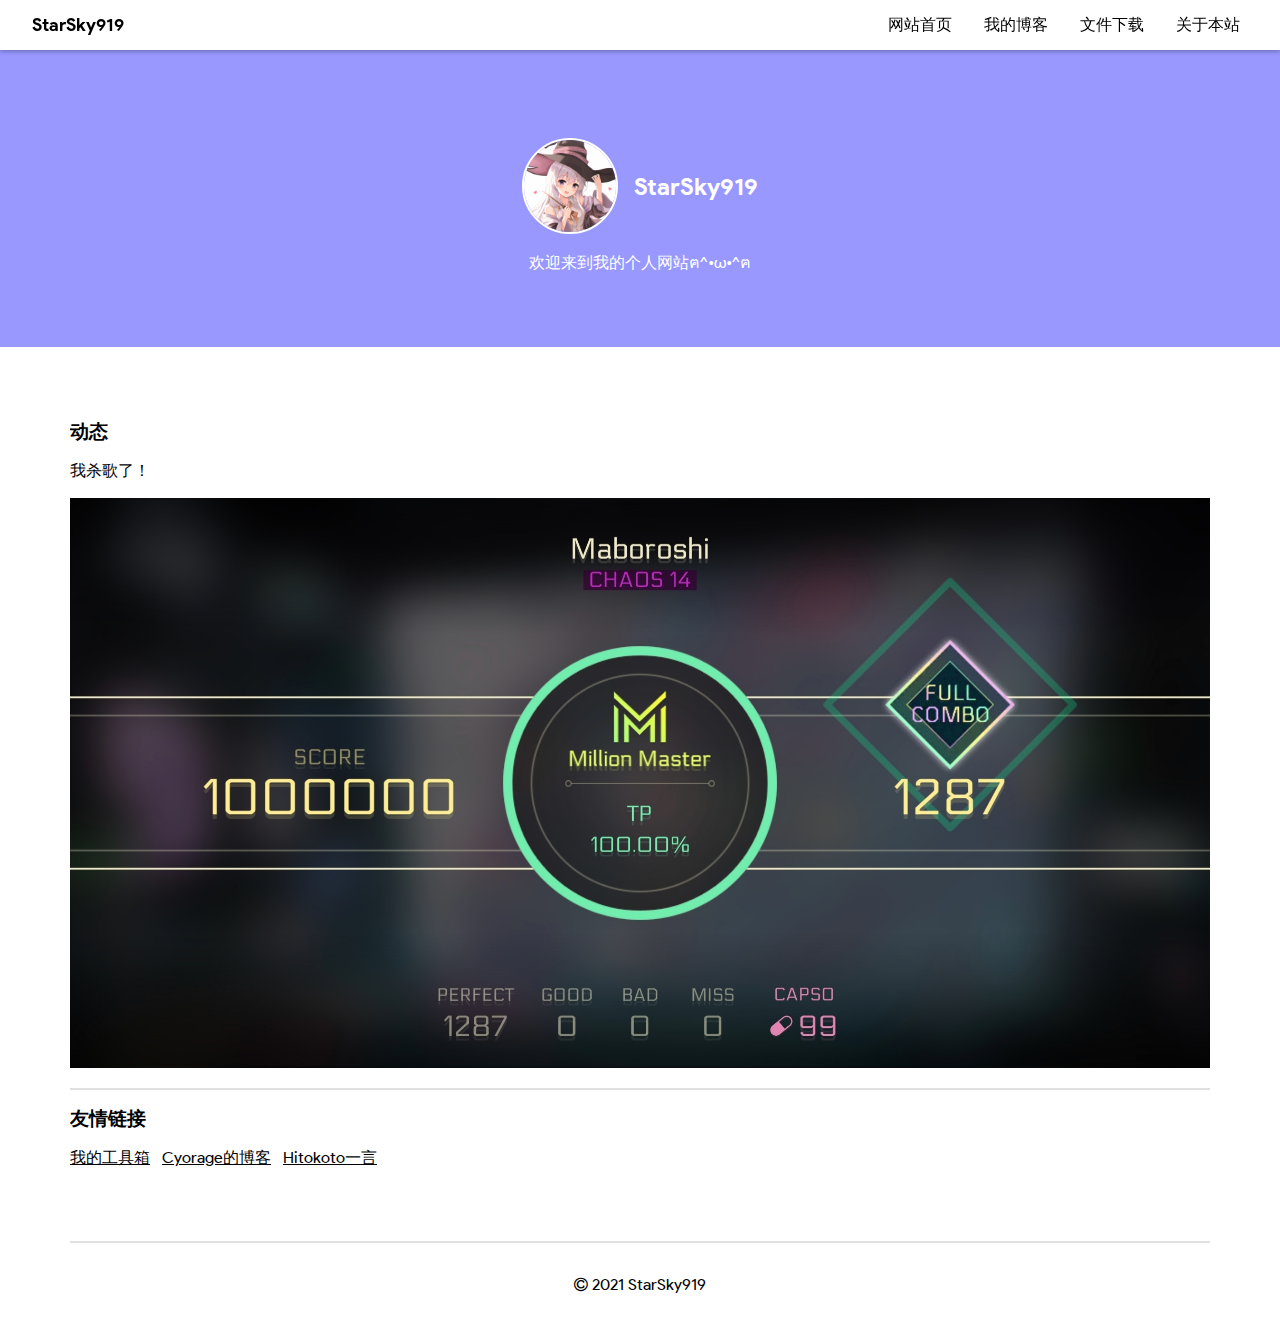
==== index.html @ 7eed0cf3 "commit" ====
<!DOCTYPE html>
<html>

<head>
    <meta http-equiv="Content-Type" content="text/html; charset=UTF-8" />
    <meta name="viewport" content="width=device-width, initial-scale=1, user-scalable=0" />
    <link rel="stylesheet" href="assets/css/style.css" type="text/css" />
    <style type="text/css">
        header .profile {
            display: flex;
            flex-direction: column;
            justify-content: center;
            align-items: center;
            margin: 8px;
        }

        header .profile>* {
            margin: 8px;
        }

        header .profile img {
            width: 96px;
            height: 96px;
            border: 2px solid #FFFFFF;
            -webkit-border-radius: 50%;
            border-radius: 50%;
        }

        header .profile span {
            font-size: 24px;
            font-weight: bold;
        }

        header .welcome {
            margin: 8px;
        }

        @media screen and (min-width: 768px) {
            header .profile {
                flex-direction: row;
            }
        }
        
        .links {
            margin: 8px 0;
        }

        .links a:not(:last-of-type) {
            margin-right: 8px;
        }
    </style>
    <title>首页 | StarSky919's Website</title>
</head>

<body>
    <nav></nav>
    <header>
        <div class="profile">
            <img src="assets/images/avatar.jpg" alt="avatar" />
            <span>StarSky919</span>
        </div>
        <span class="welcome">欢迎来到我的个人网站ฅ^•ω•^ฅ</span>
    </header>
    <main>
        <h3>动态</h3>
        <p>我杀歌了！</p>
        <div class="img"><img src="resources/images/Maboroshi_TP100.jpg" alt="Maboroshi_TP100" /></div>
        <hr />
        <h3>友情链接</h3>
        <div class="links">
            <a href="https://tools.starsky919.xyz/">我的工具箱</a>
            <a href="https://ohayo.cyoragex.xyz/">Cyorage的博客</a>
            <a href="https://hitokoto.cn/">Hitokoto一言</a>
        </div>
    </main>
    <footer></footer>
    <script src="assets/js/main.js" type="text/javascript"></script>
</body>

</html>
---- assets/css/style.css ----
@import "fonts/fontface.css";
@import "fonts/font-awesome.css";

@import "reset.css";
@import "keyframes.css";

/*────────*/

.tac {
    text-align: center;
}

p.red {
    color: #F44336;
}

p.yellow {
    color: #FFEB3B;
}

p.blue {
    color: #2196F3;
}

p.green {
    color: #4CAF50;
}

div.red,
div.yellow,
div.blue,
div.green {
    margin: 8px 0;
    padding: 16px;
    border-left-width: 6px;
    border-left-style: solid;
}

div.red {
    background: #FFDDDD;
    border-left-color: #F44336;
}

div.yellow {
    background: #FFFFCC;
    border-left-color: #FFEB3B;
}

div.blue {
    background: #E7F3FE;
    border-left-color: #2196F3;
}

div.green {
    background: #DDFFDD;
    border-left-color: #4CAF50;
}

span.loading {
    display: inline-block;
    width: 25px;
    height: 25px;
    border: 3px solid #F0F0F0;
    border-top: 3px solid #9898FF;
    -webkit-border-radius: 50%;
    border-radius: 50%;
    -webkit-animation: rotate-360 1s linear infinite;
    animation: rotate-360 1s linear infinite;
}

.loading.sm {
    width: 25px;
    height: 25px;
    border-width: 3px;
    border-top-width: 3px;
}

.loading.md {
    width: 50px;
    height: 50px;
    border-width: 4px;
    border-top-width: 4px;
}

.loading.lg {
    width: 75px;
    height: 75px;
    border-width: 6px;
    border-top-width: 6px;
}

.loading.ease {
    -webkit-animation-timing-function: ease;
    animation-timing-function: ease;
}

/*────────*/

nav {
    position: fixed;
    width: 100vw;
    height: 50px;
    top: 0;
    background: rgba(255, 255, 255, 1);
    -webkit-box-shadow: 0 2px 4px rgba(0, 0, 0, 0.25);
    box-shadow: 0 2px 4px rgba(0, 0, 0, 0.25);
    z-index: 9998;
}

nav .title {
    position: absolute;
    line-height: 50px;
    left: 0;
    margin-left: 2.5vw;
    color: #000000;
    font-size: 18px;
    font-weight: bold;
}

nav #menu-cb {
    display: none;
}

nav .menu-btn {
    display: none;
}

nav .items {
    display: flex;
    position: absolute;
    line-height: 50px;
    margin-right: calc(2.5vw - 8px);
    right: 0;
}

nav .items a {
    margin: 0 8px;
    padding: 0 8px;
    text-decoration: none;
    -webkit-transition: color 0.2s;
    transition: color 0.2s;
}

nav .items a:hover {
    color: #9898FF;
}

@media screen and (max-width: 768px) {
    nav .menu-btn {
        display: flex;
        justify-content: space-between;
        flex-direction: column;
        position: absolute;
        width: 20px;
        height: 50px;
        margin-right: 2.5vw;
        padding: 4.5vw 0;
        top: 0;
        right: 0;
    }

    nav .menu-btn span {
        display: block;
        position: relative;
        width: 100%;
        height: 2px;
        -webkit-border-radius: 4px;
        border-radius: 4px;
        background: #000000;
        -webkit-transition: all 0.25s ease;
        transition: all 0.25s ease;
    }

    nav .items {
        display: flex;
        align-items: center;
        flex-direction: column;
        position: fixed;
        overflow: hidden;
        width: 100vw;
        height: 0;
        margin: 0;
        top: 50px;
        background: rgba(0, 0, 0, 0.65);
        -webkit-transition: height 0.5s ease;
        transition: height 0.5s ease;
    }

    nav .items a {
        display: block;
        width: calc(100% - 5vw);
        line-height: 50px;
        margin: 2.5vw;
        padding: 0;
        color: #FFFFFF;
        opacity: 0;
        border-bottom: 1px solid #D0D0D0;
        text-align: center;
        -webkit-transform: translateY(25%);
        transform: translateY(25%);
        -webkit-transition: all 0.25s;
        transition: all 0.25s;
    }

    #menu-cb:checked~.items {
        overflow-y: scroll;
        height: calc(100vh - 50px);
    }

    #menu-cb:checked~.items a {
        -webkit-transition: all 0.25s ease-out calc(var(--i) * 75ms + 100ms),
            color 0.25s;
        transition: all 0.25s ease-out calc(var(--i) * 75ms + 100ms),
            color 0.25s;
        opacity: 1;
        -webkit-transform: translateY(0);
        transform: translateY(0);
    }

    #menu-cb:checked~.menu-btn span:nth-child(1) {
        -webkit-transform: translateY(5px) rotate(45deg);
        transform: translateY(5px) rotate(45deg);
    }

    #menu-cb:checked~.menu-btn span:nth-child(2) {
        opacity: 0;
    }

    #menu-cb:checked~.menu-btn span:nth-child(3) {
        -webkit-transform: translateY(-5px) rotate(-45deg);
        transform: translateY(-5px) rotate(-45deg);
    }
}

/*────────*/

header {
    margin-top: 50px;
    padding: 72px 0;
    color: #FFFFFF;
    background: #9898FF;
    text-align: center;
}

/*────────*/

main {
    display: flex;
    flex-direction: column;
    flex-wrap: wrap;
    overflow: hidden;
    word-wrap: break-word;
    width: 100%;
    height: 100%;
    padding: 5vw 0;
    margin: 0 auto;
}

@media screen and (max-width: 576px) {
    main {
        max-width: 92%;
    }
}

@media screen and (min-width: 576px) {
    main {
        max-width: 540px;
    }
}

@media screen and (min-width: 768px) {
    main {
        max-width: 720px;
    }
}

@media screen and (min-width: 992px) {
    main {
        max-width: 960px;
    }
}

@media screen and (min-width: 1200px) {
    main {
        max-width: 1140px;
    }
}

@media screen and (min-width: 1400px) {
    main {
        max-width: 1320px;
    }
}

/*────────*/

footer {
    margin: 0 auto;
    padding: 32px;
    border-top: 2px solid #E0E0E0;
    text-align: center;
}

@media screen and (max-width: 576px) {
    footer {
        max-width: 92%;
    }
}

@media screen and (min-width: 576px) {
    footer {
        max-width: 540px;
    }
}

@media screen and (min-width: 768px) {
    footer {
        max-width: 720px;
    }
}

@media screen and (min-width: 992px) {
    footer {
        max-width: 960px;
    }
}

@media screen and (min-width: 1200px) {
    footer {
        max-width: 1140px;
    }
}

@media screen and (min-width: 1400px) {
    footer {
        max-width: 1320px;
    }
}
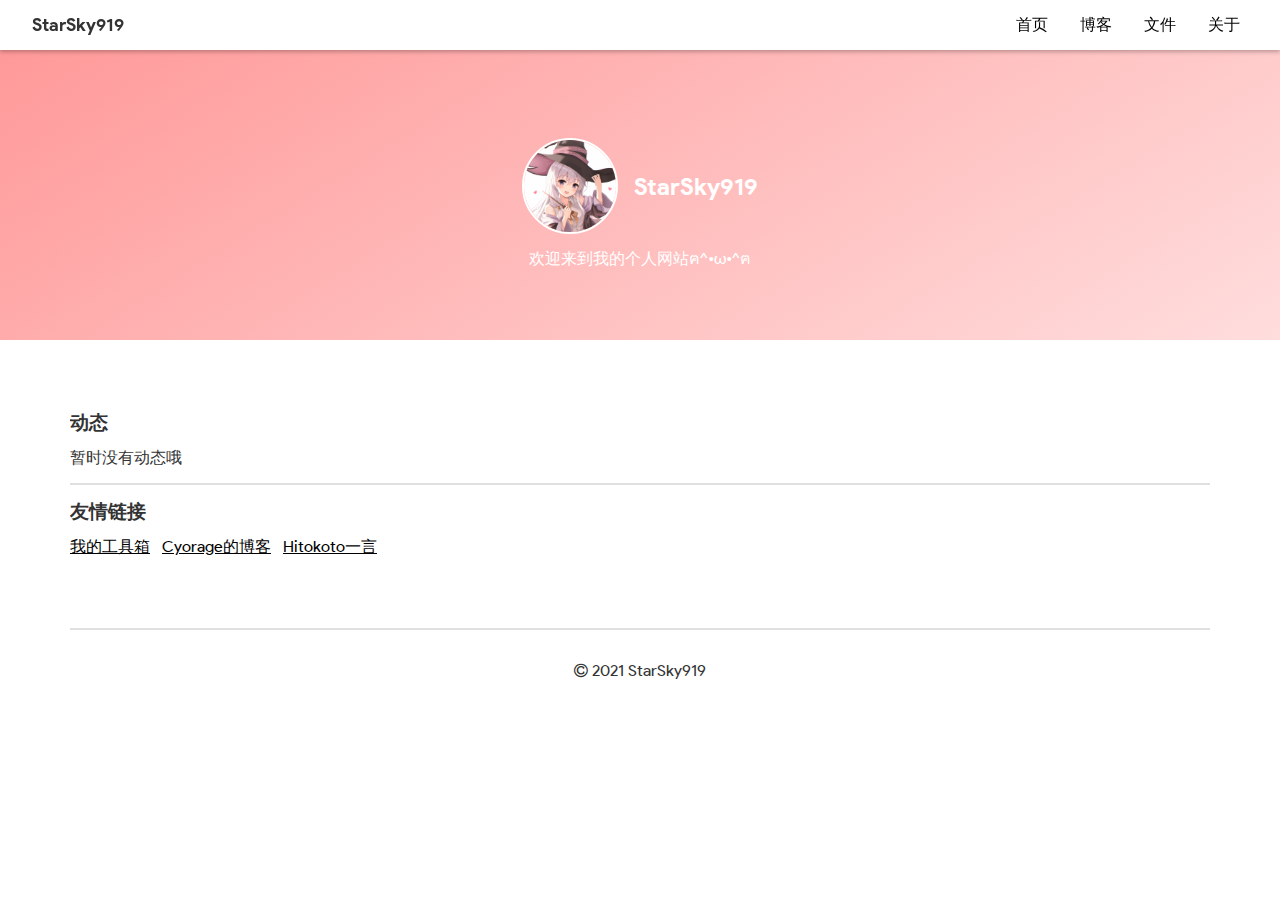
==== commit 127a096b: "commit" ====
--- a/index.html
+++ b/index.html
@@ -5,50 +5,7 @@
     <meta http-equiv="Content-Type" content="text/html; charset=UTF-8" />
     <meta name="viewport" content="width=device-width, initial-scale=1, user-scalable=0" />
     <link rel="stylesheet" href="assets/css/style.css" type="text/css" />
-    <style type="text/css">
-        header .profile {
-            display: flex;
-            flex-direction: column;
-            justify-content: center;
-            align-items: center;
-            margin: 8px;
-        }
-
-        header .profile>* {
-            margin: 8px;
-        }
-
-        header .profile img {
-            width: 96px;
-            height: 96px;
-            border: 2px solid #FFFFFF;
-            -webkit-border-radius: 50%;
-            border-radius: 50%;
-        }
-
-        header .profile span {
-            font-size: 24px;
-            font-weight: bold;
-        }
-
-        header .welcome {
-            margin: 8px;
-        }
-
-        @media screen and (min-width: 768px) {
-            header .profile {
-                flex-direction: row;
-            }
-        }
-        
-        .links {
-            margin: 8px 0;
-        }
-
-        .links a:not(:last-of-type) {
-            margin-right: 8px;
-        }
-    </style>
+    <link rel="stylesheet" href="assets/css/index.css" type="text/css" />
     <title>首页 | StarSky919's Website</title>
 </head>
 
@@ -63,15 +20,14 @@
     </header>
     <main>
         <h3>动态</h3>
-        <p>我杀歌了！</p>
-        <div class="img"><img src="resources/images/Maboroshi_TP100.jpg" alt="Maboroshi_TP100" /></div>
+        <p>暂时没有动态哦</p>
         <hr />
         <h3>友情链接</h3>
-        <div class="links">
+        <p class="links">
             <a href="https://tools.starsky919.xyz/">我的工具箱</a>
             <a href="https://ohayo.cyoragex.xyz/">Cyorage的博客</a>
             <a href="https://hitokoto.cn/">Hitokoto一言</a>
-        </div>
+        </p>
     </main>
     <footer></footer>
     <script src="assets/js/main.js" type="text/javascript"></script>
--- a/assets/css/style.css
+++ b/assets/css/style.css
@@ -1,97 +1,45 @@
 @import "fonts/fontface.css";
 @import "fonts/font-awesome.css";
 
-@import "reset.css";
-@import "keyframes.css";
-
-/*────────*/
-
-.tac {
-    text-align: center;
-}
-
-p.red {
-    color: #F44336;
-}
-
-p.yellow {
-    color: #FFEB3B;
-}
-
-p.blue {
-    color: #2196F3;
-}
-
-p.green {
-    color: #4CAF50;
-}
-
-div.red,
-div.yellow,
-div.blue,
-div.green {
-    margin: 8px 0;
-    padding: 16px;
-    border-left-width: 6px;
-    border-left-style: solid;
-}
-
-div.red {
-    background: #FFDDDD;
-    border-left-color: #F44336;
-}
-
-div.yellow {
-    background: #FFFFCC;
-    border-left-color: #FFEB3B;
-}
-
-div.blue {
-    background: #E7F3FE;
-    border-left-color: #2196F3;
-}
-
-div.green {
-    background: #DDFFDD;
-    border-left-color: #4CAF50;
-}
-
-span.loading {
-    display: inline-block;
-    width: 25px;
-    height: 25px;
-    border: 3px solid #F0F0F0;
-    border-top: 3px solid #9898FF;
-    -webkit-border-radius: 50%;
-    border-radius: 50%;
-    -webkit-animation: rotate-360 1s linear infinite;
-    animation: rotate-360 1s linear infinite;
-}
-
-.loading.sm {
-    width: 25px;
-    height: 25px;
-    border-width: 3px;
-    border-top-width: 3px;
-}
-
-.loading.md {
-    width: 50px;
-    height: 50px;
-    border-width: 4px;
-    border-top-width: 4px;
-}
-
-.loading.lg {
-    width: 75px;
-    height: 75px;
-    border-width: 6px;
-    border-top-width: 6px;
-}
-
-.loading.ease {
-    -webkit-animation-timing-function: ease;
-    animation-timing-function: ease;
+@import "ext/reset.css";
+@import "ext/util.css";
+@import "ext/keyframes.css";
+
+/*────────*/
+
+@-webkit-keyframes onload {
+    from {
+        opacity: 0;
+        -webkit-transform: scale(0.85) translateY(50px);
+        transform: scale(0.85) translateY(50px);
+    }
+
+    to {
+        opacity: 1;
+        -webkit-transform: none;
+        transform: none;
+    }
+}
+
+@keyframes onload {
+    from {
+        opacity: 0;
+        -webkit-transform: scale(0.85) translateY(50px);
+        transform: scale(0.85) translateY(50px);
+    }
+
+    to {
+        opacity: 1;
+        -webkit-transform: none;
+        transform: none;
+    }
+}
+
+main {
+    -webkit-animation: onload 0.5s ease-out;
+    animation: onload 0.5s ease-out;
+    -webkit-animation-fill-mode: forwards;
+    animation-fill-mode: forwards;
 }
 
 /*────────*/
@@ -112,7 +60,6 @@
     line-height: 50px;
     left: 0;
     margin-left: 2.5vw;
-    color: #000000;
     font-size: 18px;
     font-weight: bold;
 }
@@ -142,7 +89,7 @@
 }
 
 nav .items a:hover {
-    color: #9898FF;
+    color: #FEA29F;
 }
 
 @media screen and (max-width: 768px) {
@@ -238,8 +185,17 @@
     margin-top: 50px;
     padding: 72px 0;
     color: #FFFFFF;
-    background: #9898FF;
+    /*background: url(../images/background_1.jpg);
+    background-repeat: no-repeat;
+    background-position: center center;
+    background-size: 100% auto;*/
     text-align: center;
+}
+
+@media screen and (max-width: 768px) {
+    header {
+        background-size: auto 125%;
+    }
 }
 
 /*────────*/
--- a/assets/css/index.css
+++ b/assets/css/index.css
@@ -0,0 +1,38 @@
+header .profile {
+    display: flex;
+    flex-direction: column;
+    justify-content: center;
+    align-items: center;
+    margin: 8px;
+}
+
+header .profile>* {
+    margin: 8px;
+}
+
+header .profile img {
+    width: 96px;
+    height: 96px;
+    border: 2px solid #FFFFFF;
+    -webkit-border-radius: 50%;
+    border-radius: 50%;
+}
+
+header .profile span {
+    font-size: 24px;
+    font-weight: bold;
+}
+
+header .welcome {
+    margin: 8px;
+}
+
+@media screen and (min-width: 768px) {
+    header .profile {
+        flex-direction: row;
+    }
+}
+
+.links a:not(:last-of-type) {
+    margin-right: 8px;
+}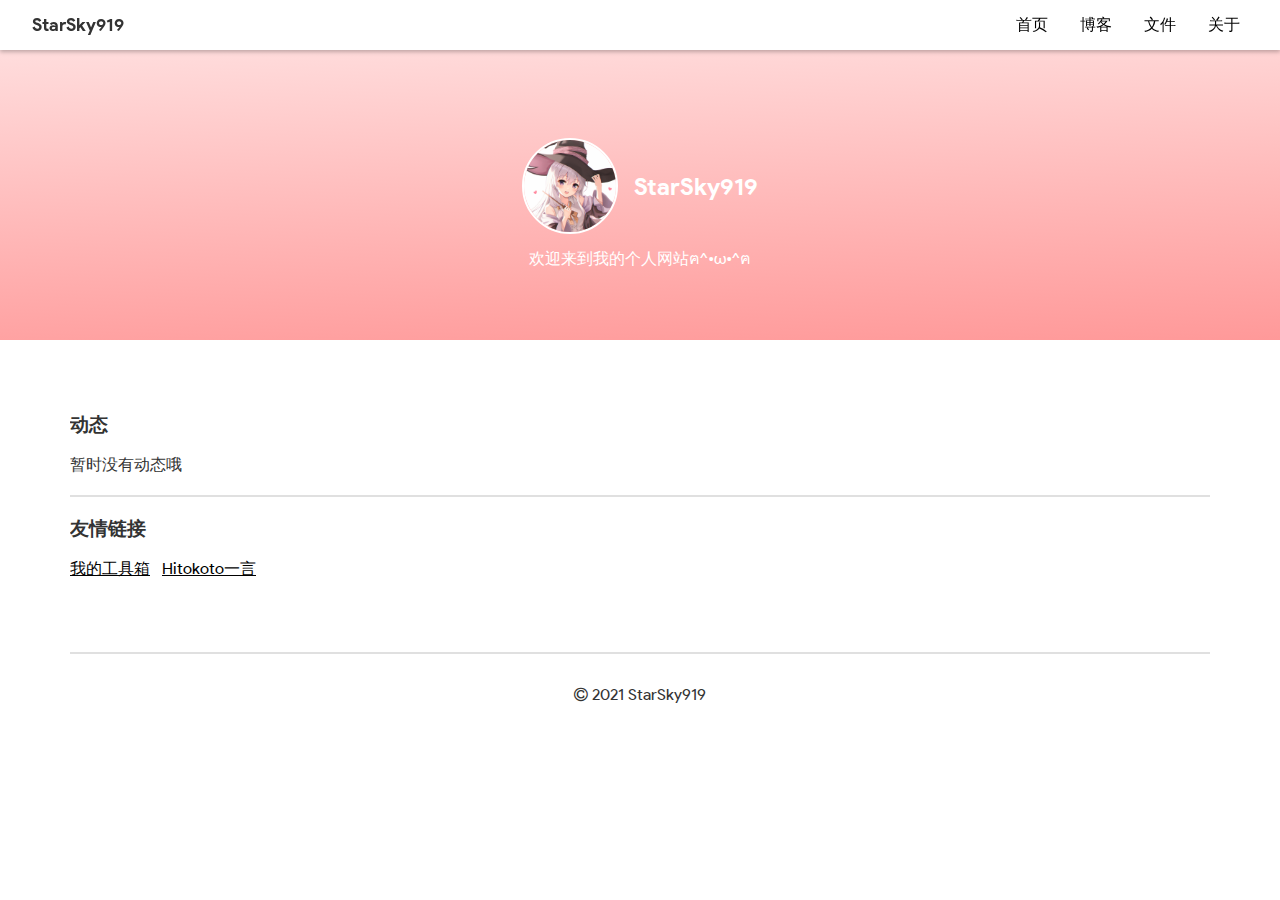
==== commit cacc7220: "commit" ====
--- a/index.html
+++ b/index.html
@@ -24,9 +24,8 @@
         <hr />
         <h3>友情链接</h3>
         <p class="links">
-            <a href="https://tools.starsky919.xyz/">我的工具箱</a>
-            <a href="https://ohayo.cyoragex.xyz/">Cyorage的博客</a>
-            <a href="https://hitokoto.cn/">Hitokoto一言</a>
+            <a href="https://tools.starsky919.xyz/" target="_blank">我的工具箱</a>
+            <a href="https://hitokoto.cn/" target="_blank">Hitokoto一言</a>
         </p>
     </main>
     <footer></footer>
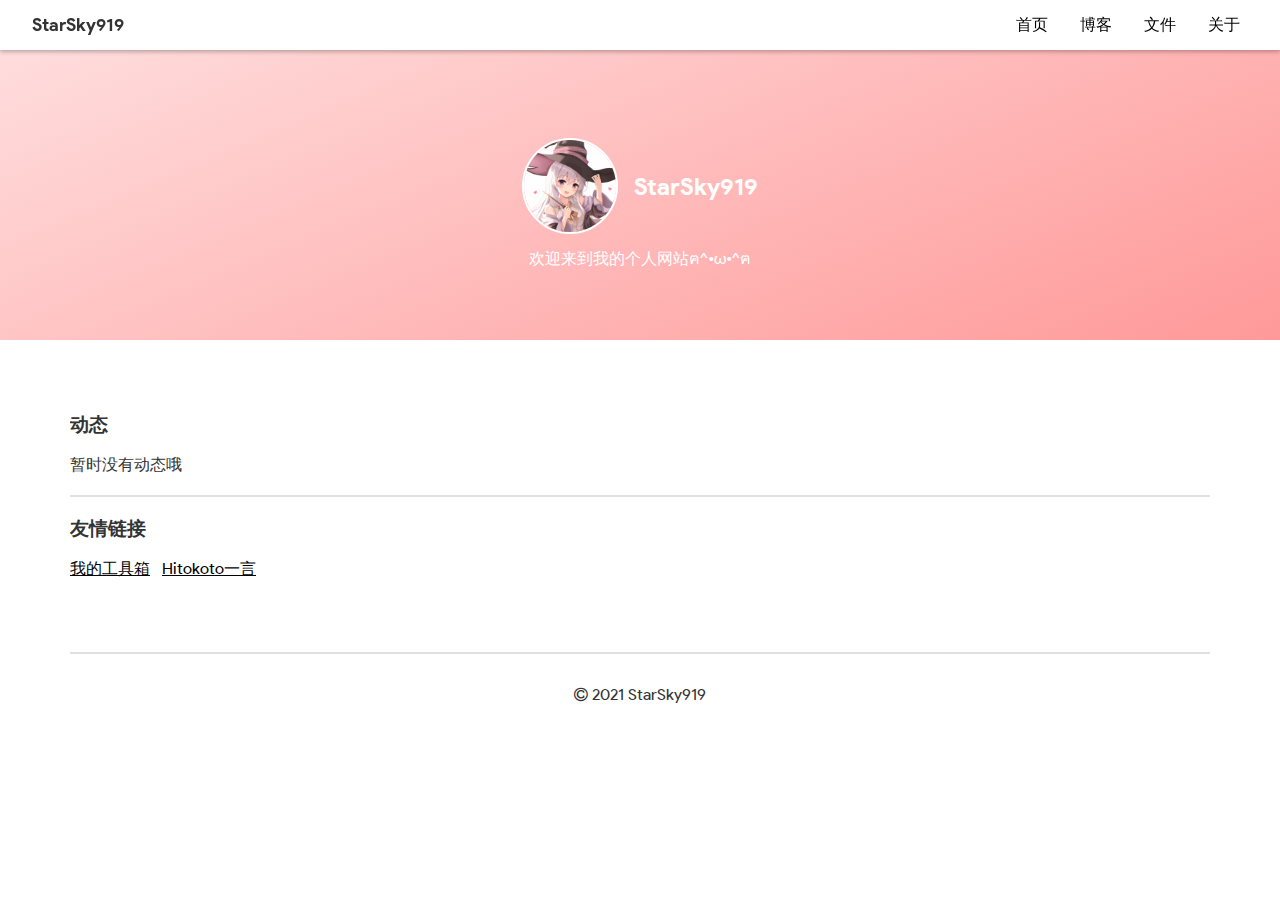
==== commit 24d46ed6: "commit" ====
--- a/index.html
+++ b/index.html
@@ -3,6 +3,7 @@
 
 <head>
     <meta http-equiv="Content-Type" content="text/html; charset=UTF-8" />
+    <meta name="renderer" content="webkit" />
     <meta name="viewport" content="width=device-width, initial-scale=1, user-scalable=0" />
     <link rel="stylesheet" href="assets/css/style.css" type="text/css" />
     <link rel="stylesheet" href="assets/css/index.css" type="text/css" />
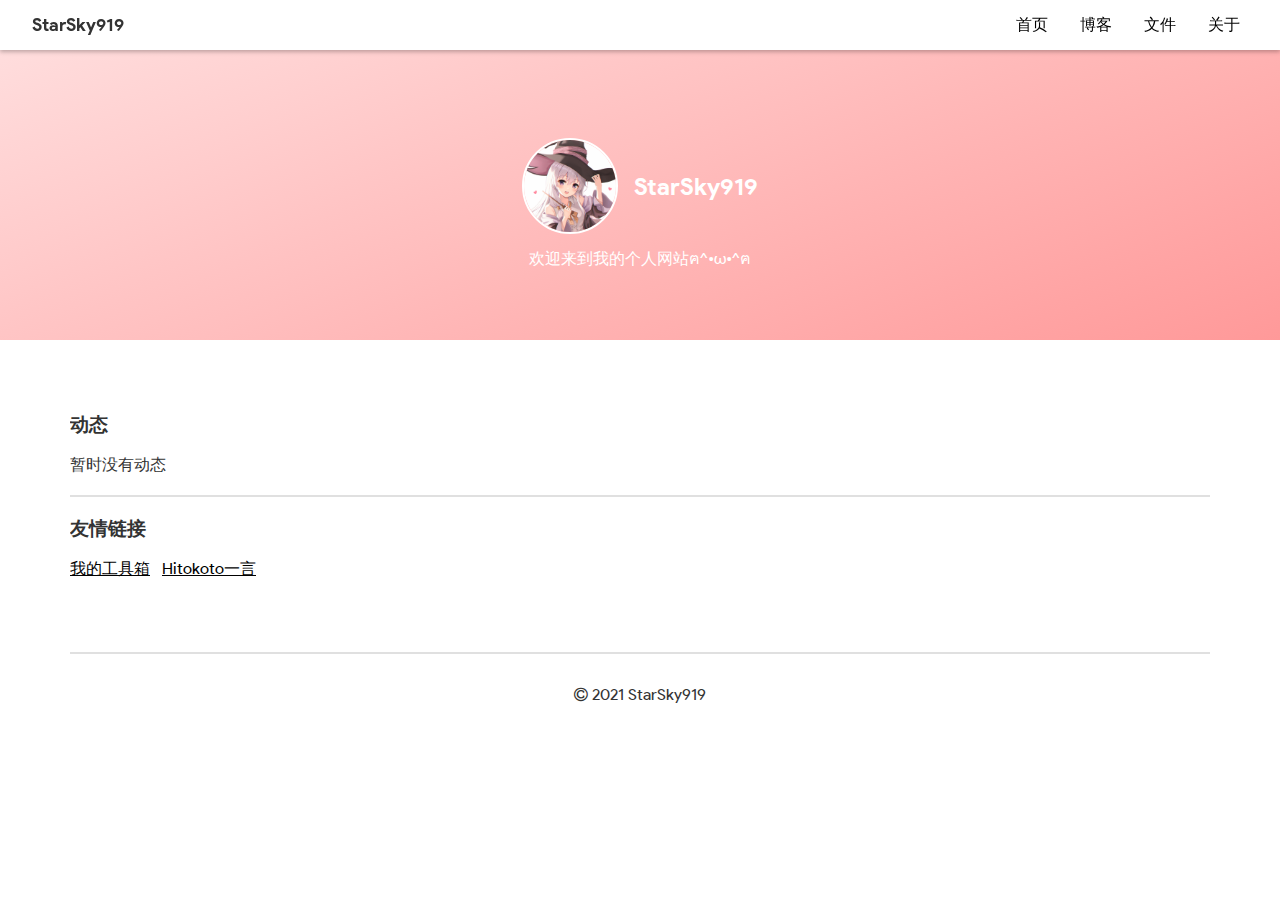
==== commit 380fa7d4: "commit" ====
--- a/index.html
+++ b/index.html
@@ -10,7 +10,7 @@
     <title>首页 | StarSky919's Website</title>
 </head>
 
-<body>
+<body class="hidden">
     <nav></nav>
     <header>
         <div class="profile">
@@ -21,7 +21,7 @@
     </header>
     <main>
         <h3>动态</h3>
-        <p>暂时没有动态哦</p>
+        <p id="news">暂时没有动态</p>
         <hr />
         <h3>友情链接</h3>
         <p class="links">
@@ -31,6 +31,7 @@
     </main>
     <footer></footer>
     <script src="assets/js/main.js" type="text/javascript"></script>
+    <noscript>您使用的浏览器未启用或不支持JavaScript，网页无法加载</noscript>
 </body>
 
 </html>--- a/assets/css/style.css
+++ b/assets/css/style.css
@@ -5,7 +5,7 @@
 @import "ext/util.css";
 @import "ext/keyframes.css";
 
-/*────────*/
+/*--------*/
 
 @-webkit-keyframes onload {
     from {
@@ -42,7 +42,7 @@
     animation-fill-mode: forwards;
 }
 
-/*────────*/
+/*--------*/
 
 nav {
     position: fixed;
@@ -179,7 +179,7 @@
     }
 }
 
-/*────────*/
+/*--------*/
 
 header {
     margin-top: 50px;
@@ -198,7 +198,7 @@
     }
 }
 
-/*────────*/
+/*--------*/
 
 main {
     display: flex;
@@ -248,7 +248,7 @@
     }
 }
 
-/*────────*/
+/*--------*/
 
 footer {
     margin: 0 auto;
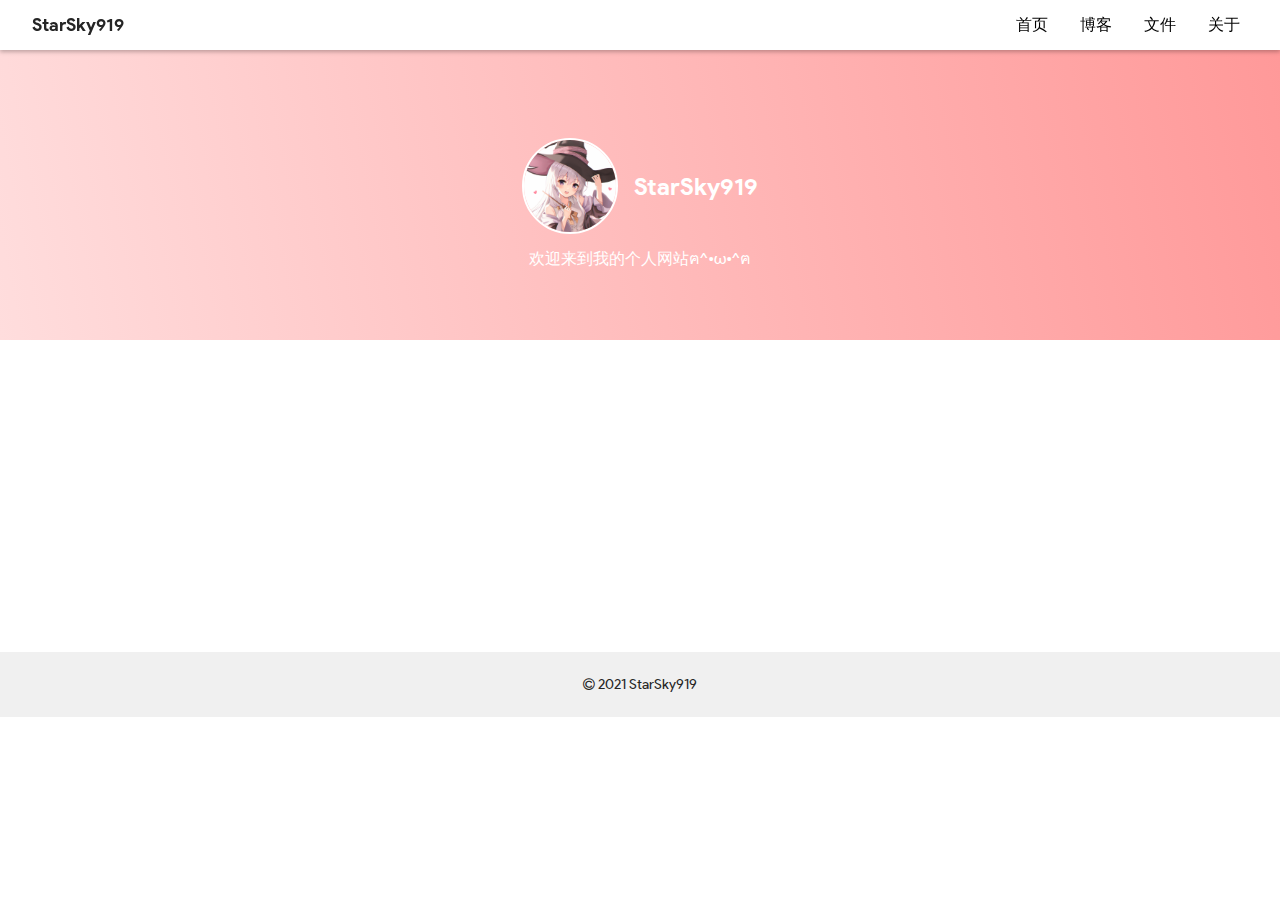
==== commit 6bea5fb3: "commit" ====
--- a/index.html
+++ b/index.html
@@ -6,7 +6,46 @@
     <meta name="renderer" content="webkit" />
     <meta name="viewport" content="width=device-width, initial-scale=1, user-scalable=0" />
     <link rel="stylesheet" href="assets/css/style.css" type="text/css" />
-    <link rel="stylesheet" href="assets/css/index.css" type="text/css" />
+    <style type="text/css">
+        header .profile {
+            display: flex;
+            flex-direction: column;
+            justify-content: center;
+            align-items: center;
+            margin: 8px;
+        }
+
+        header .profile>* {
+            margin: 8px;
+        }
+
+        header .profile img {
+            width: 96px;
+            height: 96px;
+            border: 2px solid #FFFFFF;
+            -webkit-border-radius: 50%;
+            border-radius: 50%;
+        }
+
+        header .profile span {
+            font-size: 24px;
+            font-weight: bold;
+        }
+
+        header .welcome {
+            margin: 8px;
+        }
+
+        @media screen and (min-width: 768px) {
+            header .profile {
+                flex-direction: row;
+            }
+        }
+
+        .links a:not(:last-of-type) {
+            margin-right: 8px;
+        }
+    </style>
     <title>首页 | StarSky919's Website</title>
 </head>
 
--- a/assets/css/style.css
+++ b/assets/css/style.css
@@ -3,44 +3,6 @@
 
 @import "ext/reset.css";
 @import "ext/util.css";
-@import "ext/keyframes.css";
-
-/*--------*/
-
-@-webkit-keyframes onload {
-    from {
-        opacity: 0;
-        -webkit-transform: scale(0.85) translateY(50px);
-        transform: scale(0.85) translateY(50px);
-    }
-
-    to {
-        opacity: 1;
-        -webkit-transform: none;
-        transform: none;
-    }
-}
-
-@keyframes onload {
-    from {
-        opacity: 0;
-        -webkit-transform: scale(0.85) translateY(50px);
-        transform: scale(0.85) translateY(50px);
-    }
-
-    to {
-        opacity: 1;
-        -webkit-transform: none;
-        transform: none;
-    }
-}
-
-main {
-    -webkit-animation: onload 0.5s ease-out;
-    animation: onload 0.5s ease-out;
-    -webkit-animation-fill-mode: forwards;
-    animation-fill-mode: forwards;
-}
 
 /*--------*/
 
@@ -113,7 +75,7 @@
         height: 2px;
         -webkit-border-radius: 4px;
         border-radius: 4px;
-        background: #000000;
+        background: #252525;
         -webkit-transition: all 0.25s ease;
         transition: all 0.25s ease;
     }
@@ -212,6 +174,17 @@
     margin: 0 auto;
 }
 
+main>* {
+    opacity: 0;
+}
+
+.onload {
+    -webkit-animation: onload 0.5s ease var(--i);
+    animation: onload 0.5s ease var(--i);
+    -webkit-animation-fill-mode: forwards;
+    animation-fill-mode: forwards;
+}
+
 @media screen and (max-width: 576px) {
     main {
         max-width: 92%;
@@ -251,44 +224,8 @@
 /*--------*/
 
 footer {
-    margin: 0 auto;
-    padding: 32px;
-    border-top: 2px solid #E0E0E0;
+    padding: 25px 0;
+    background: #F0F0F0;
     text-align: center;
-}
-
-@media screen and (max-width: 576px) {
-    footer {
-        max-width: 92%;
-    }
-}
-
-@media screen and (min-width: 576px) {
-    footer {
-        max-width: 540px;
-    }
-}
-
-@media screen and (min-width: 768px) {
-    footer {
-        max-width: 720px;
-    }
-}
-
-@media screen and (min-width: 992px) {
-    footer {
-        max-width: 960px;
-    }
-}
-
-@media screen and (min-width: 1200px) {
-    footer {
-        max-width: 1140px;
-    }
-}
-
-@media screen and (min-width: 1400px) {
-    footer {
-        max-width: 1320px;
-    }
+    font-size: 0.85rem;
 }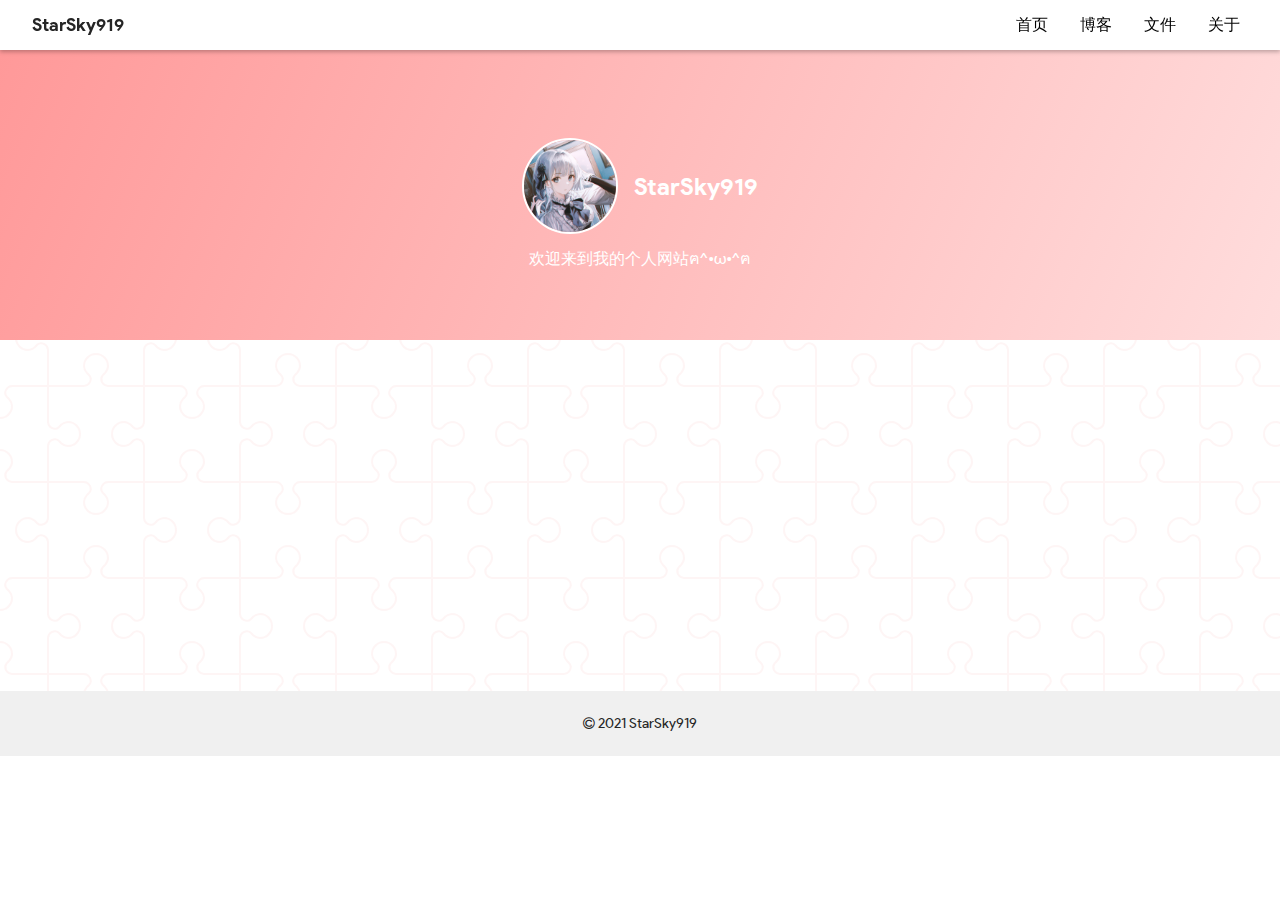
==== commit 05442566: "commit" ====
--- a/index.html
+++ b/index.html
@@ -59,9 +59,15 @@
         <span class="welcome">欢迎来到我的个人网站ฅ^•ω•^ฅ</span>
     </header>
     <main>
+        <h3>公告</h3>
+        <p>因为某些原因，该网站正处于开发停止状态（其实就是懒了）。</p>
+        <p><small>什么时候才能做完呢（</small></p>
+        <hr />
+        <!--
         <h3>动态</h3>
         <p id="news">暂时没有动态</p>
         <hr />
+        -->
         <h3>友情链接</h3>
         <p class="links">
             <a href="https://tools.starsky919.xyz/" target="_blank">我的工具箱</a>
--- a/assets/css/style.css
+++ b/assets/css/style.css
@@ -90,7 +90,9 @@
         height: 0;
         margin: 0;
         top: 50px;
-        background: rgba(0, 0, 0, 0.65);
+        background: rgba(0, 0, 0, 0.5);
+        -webkit-backdrop-filter: blur(8px);
+        backdrop-filter: blur(8px);
         -webkit-transition: height 0.5s ease;
         transition: height 0.5s ease;
     }
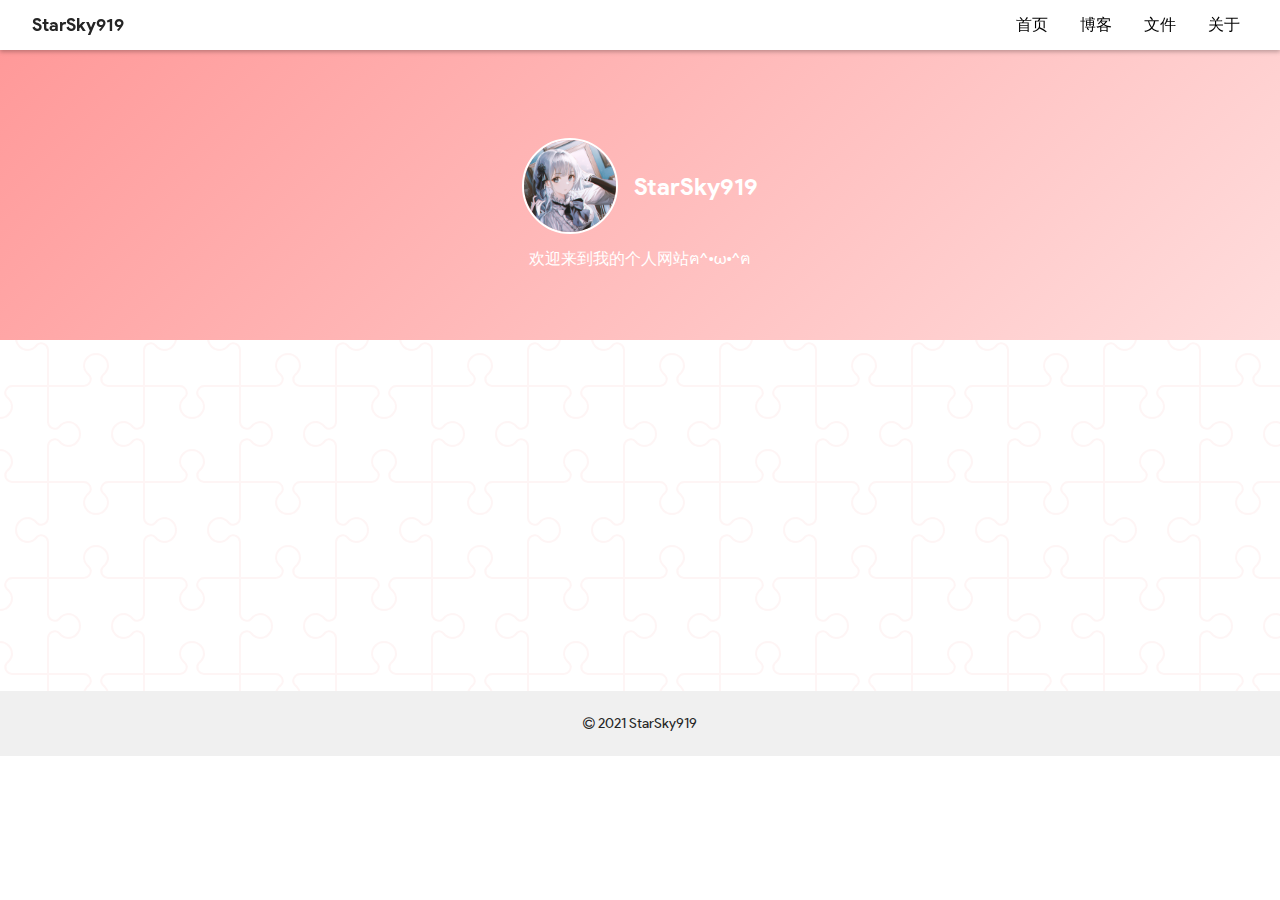
==== commit 97ebc26a: "commit" ====
--- a/index.html
+++ b/index.html
@@ -76,7 +76,7 @@
     </main>
     <footer></footer>
     <script src="assets/js/main.js" type="text/javascript"></script>
-    <noscript>您使用的浏览器未启用或不支持JavaScript，网页无法加载</noscript>
+    <noscript>您使用的浏览器未启用或不支持JavaScript，网页无法加载。</noscript>
 </body>
 
 </html>